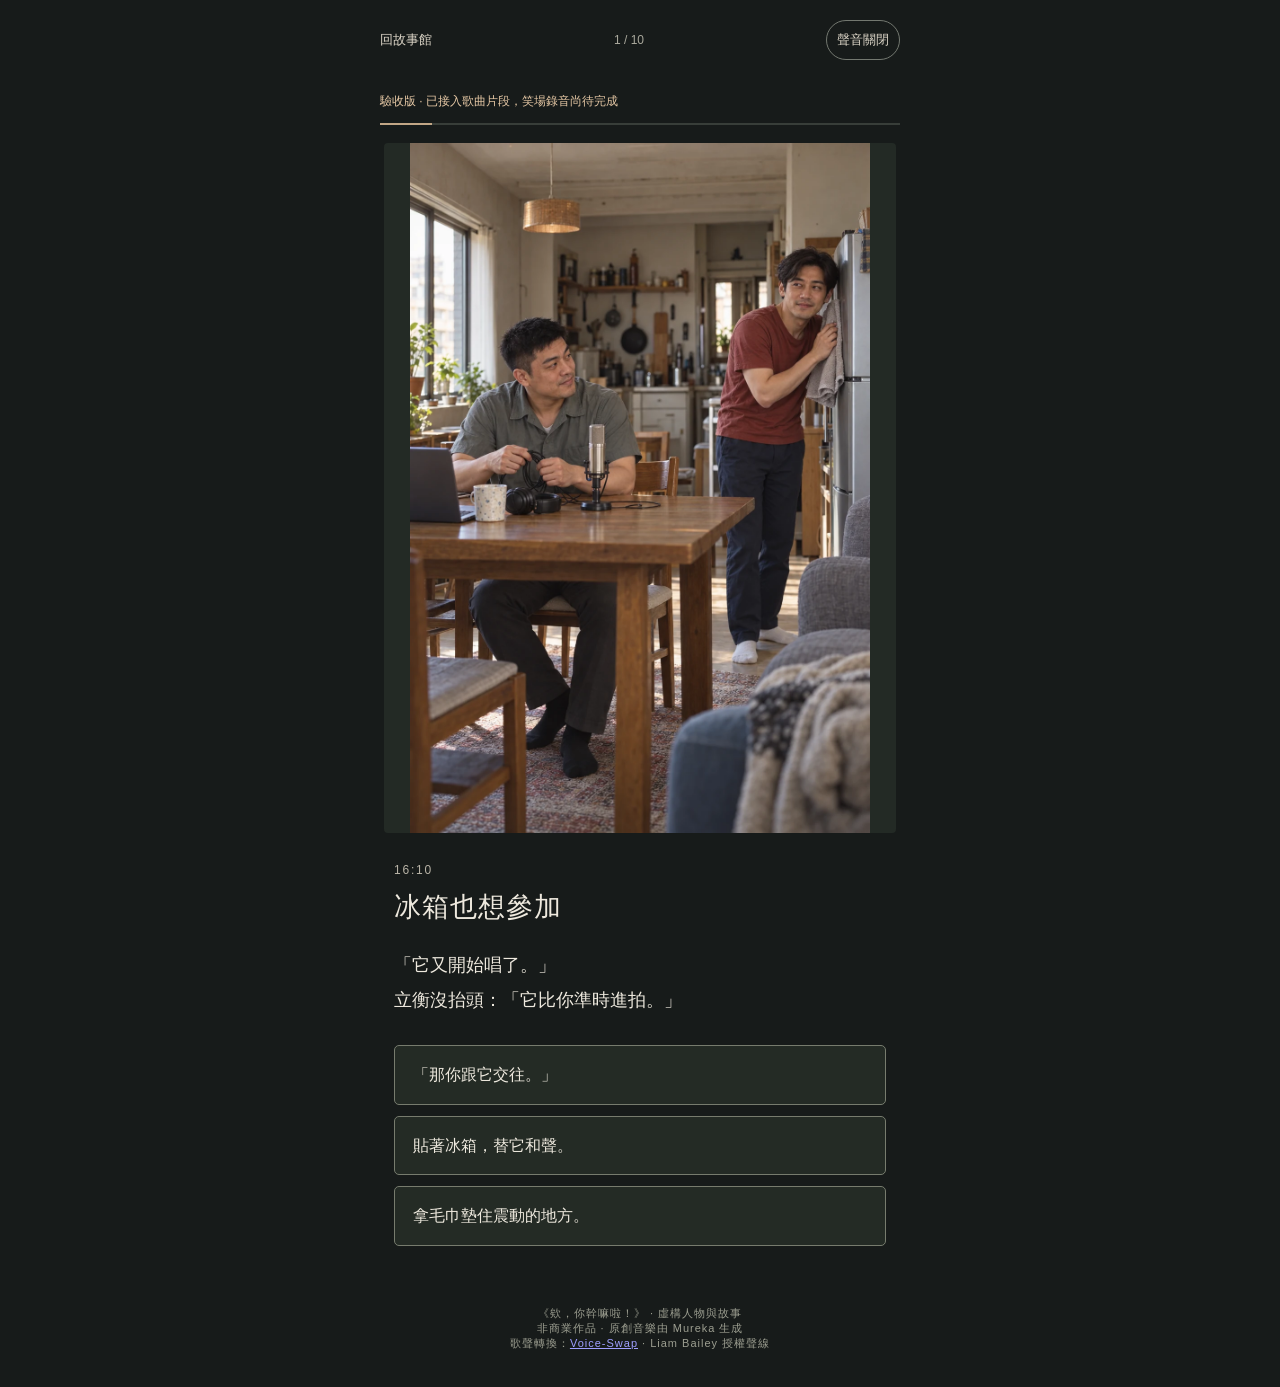
==== rerecord/index.html @ a5ac9145 "Publish isolated story acceptance build with real photographs and fixed-melody singing excerpts" ====
<!doctype html>
<html lang="zh-Hant">
<head>
  <meta charset="utf-8">
  <meta name="viewport" content="width=device-width,initial-scale=1,viewport-fit=cover">
  <meta name="theme-color" content="#171b1a">
  <meta name="description" content="你和同居四年的男友，想替一首始終唱不完的歌，錄下一個完整版本。">
  <title>再錄一次｜欸，你幹嘛啦！</title>
  <meta name="robots" content="noindex,nofollow">
  <link rel="stylesheet" href="style.css">
</head>
<body>
  <main>
    <nav><a href="https://love-stories-yang.onrender.com/">回故事館</a><span id="count">再錄一次</span><button id="sound" aria-pressed="false">聲音關閉</button></nav>
    <p id="preview" class="production">驗收版 · 已接入歌曲片段，笑場錄音尚待完成</p>
    <progress id="progress" max="10" value="0" aria-label="故事進度"></progress>
    <div class="frame"><img id="image" alt="" width="1024" height="1536"><p id="image-error" hidden>這張場景圖片未能載入。<button id="reload-image">重新載入</button></p></div>
    <article>
      <p id="time" class="eyebrow"></p>
      <h1 id="title" tabindex="-1"></h1>
      <p id="text" class="prose"></p>
      <p id="detail" class="detail" hidden></p>
      <section id="audio-area" aria-label="場景聲音"></section>
      <section id="choices" class="choices" aria-label="你的選擇"></section>
      <section id="extra"></section>
    </article>
    <footer>《欸，你幹嘛啦！》 · 虛構人物與故事<br>非商業作品 · 原創音樂由 Mureka 生成<br>歌聲轉換：<a href="https://www.voice-swap.ai/" target="_blank" rel="noopener noreferrer">Voice-Swap</a> · Liam Bailey 授權聲線</footer>
  </main>
  <script type="module" src="app.mjs"></script>
</body>
</html>
---- rerecord/style.css ----
:root{font-family:-apple-system,BlinkMacSystemFont,'Noto Sans TC',sans-serif;background:#171b1a;color:#eee9de;color-scheme:dark;font-synthesis:none}*{box-sizing:border-box}body{margin:0}main{max-width:560px;margin:auto;padding:env(safe-area-inset-top) 0 calc(24px + env(safe-area-inset-bottom))}nav{display:flex;gap:12px;align-items:center;justify-content:space-between;padding:20px}nav a,nav button{color:#ddd6c8;font-size:13px;text-decoration:none}nav button{background:transparent;border:1px solid #737870;border-radius:30px;padding:10px}nav span{font-size:12px;color:#aaa99d}button,a,textarea,select{-webkit-tap-highlight-color:transparent}button{font:inherit;cursor:pointer}button:disabled{cursor:wait;opacity:.55}button:focus-visible,a:focus-visible,select:focus-visible{outline:2px solid #efcba0;outline-offset:4px}progress{display:block;width:calc(100% - 40px);height:2px;margin:0 20px 18px;border:0;accent-color:#c2a786}progress::-webkit-progress-bar{background:#383e39}progress::-webkit-progress-value{background:#c2a786}.frame{position:relative;background:#232a25;overflow:hidden;margin:0 12px;border-radius:4px}.frame img{display:block;width:100%;height:auto;aspect-ratio:2/3;object-fit:contain}.frame p{position:absolute;inset:auto 14px 14px;padding:18px;background:#171b1aee;color:#f4d6c1;font-size:14px;line-height:1.8}.frame button{display:block;margin-top:12px;min-height:44px}.production{font-size:12px;line-height:1.6;color:#e6c8a5;padding:0 20px}.eyebrow{font-size:12px;letter-spacing:1.8px;color:#b9b4a7;margin:0 0 12px}article{padding:27px 24px 8px}h1{font-size:27px;font-weight:500;letter-spacing:1px;line-height:1.4;margin:0 0 21px;outline:none}.prose{font-size:18px;line-height:1.95;white-space:pre-line;margin:0 0 27px}.detail{white-space:pre-line;color:#c0bdb0;font-size:13px;line-height:1.85;border-left:1px solid #817c6f;padding:2px 0 2px 14px;margin:0 0 24px}.choices{display:grid;gap:11px}.choice,.primary,.secondary{display:block;min-height:54px;width:100%;padding:16px 18px;text-align:left;line-height:1.6;border-radius:5px;border:1px solid #777c6e;background:#242b25;color:#eee9de;font-size:16px}.choice:active,.secondary:active{background:#364035}.primary{background:#dfd2bb;color:#25291f;border-color:#dfd2bb;margin-top:16px}.secondary{background:transparent;margin-top:12px}.audio-control{display:flex;align-items:center;justify-content:space-between;gap:12px;min-height:48px;width:100%;border:1px solid #555f51;background:#202720;color:#e3d7c2;border-radius:4px;padding:12px 14px;margin-bottom:10px;font-size:14px}.audio-note{font-size:12px;line-height:1.8;color:#bfb5a5;margin:8px 0 20px}textarea{font:inherit;font-size:16px;line-height:1.7;color:#eee9de;background:#222923;border:1px solid #737769;border-radius:5px;width:100%;min-height:160px;padding:16px;scroll-margin-bottom:30vh}label{display:block;margin:0 0 12px;line-height:1.6;font-size:14px;color:#c7c1b4}select{font:inherit;font-size:16px;padding:10px;color:#eee9de;background:#222923;border:1px solid #737769;border-radius:4px;margin-left:8px;min-height:44px}.author{padding:20px 0;margin:10px 0 25px;border-top:1px solid #51584c;border-bottom:1px solid #51584c;font-size:16px;line-height:1.9}.author small{display:block;font-size:12px;letter-spacing:1px;color:#bab2a0;margin-bottom:12px}.reply{white-space:pre-wrap;line-height:1.9;font-size:16px;padding:18px 0}.reply:empty{display:none}footer{text-align:center;color:#9c9e90;font-size:11px;letter-spacing:1px;margin:30px 0 12px}@media(min-width:560px){.frame{margin:0 24px}.frame img{max-height:690px}article{padding:30px 34px}}@media(prefers-reduced-motion:no-preference){.choice{transition:background .15s}}[hidden]{display:none!important}
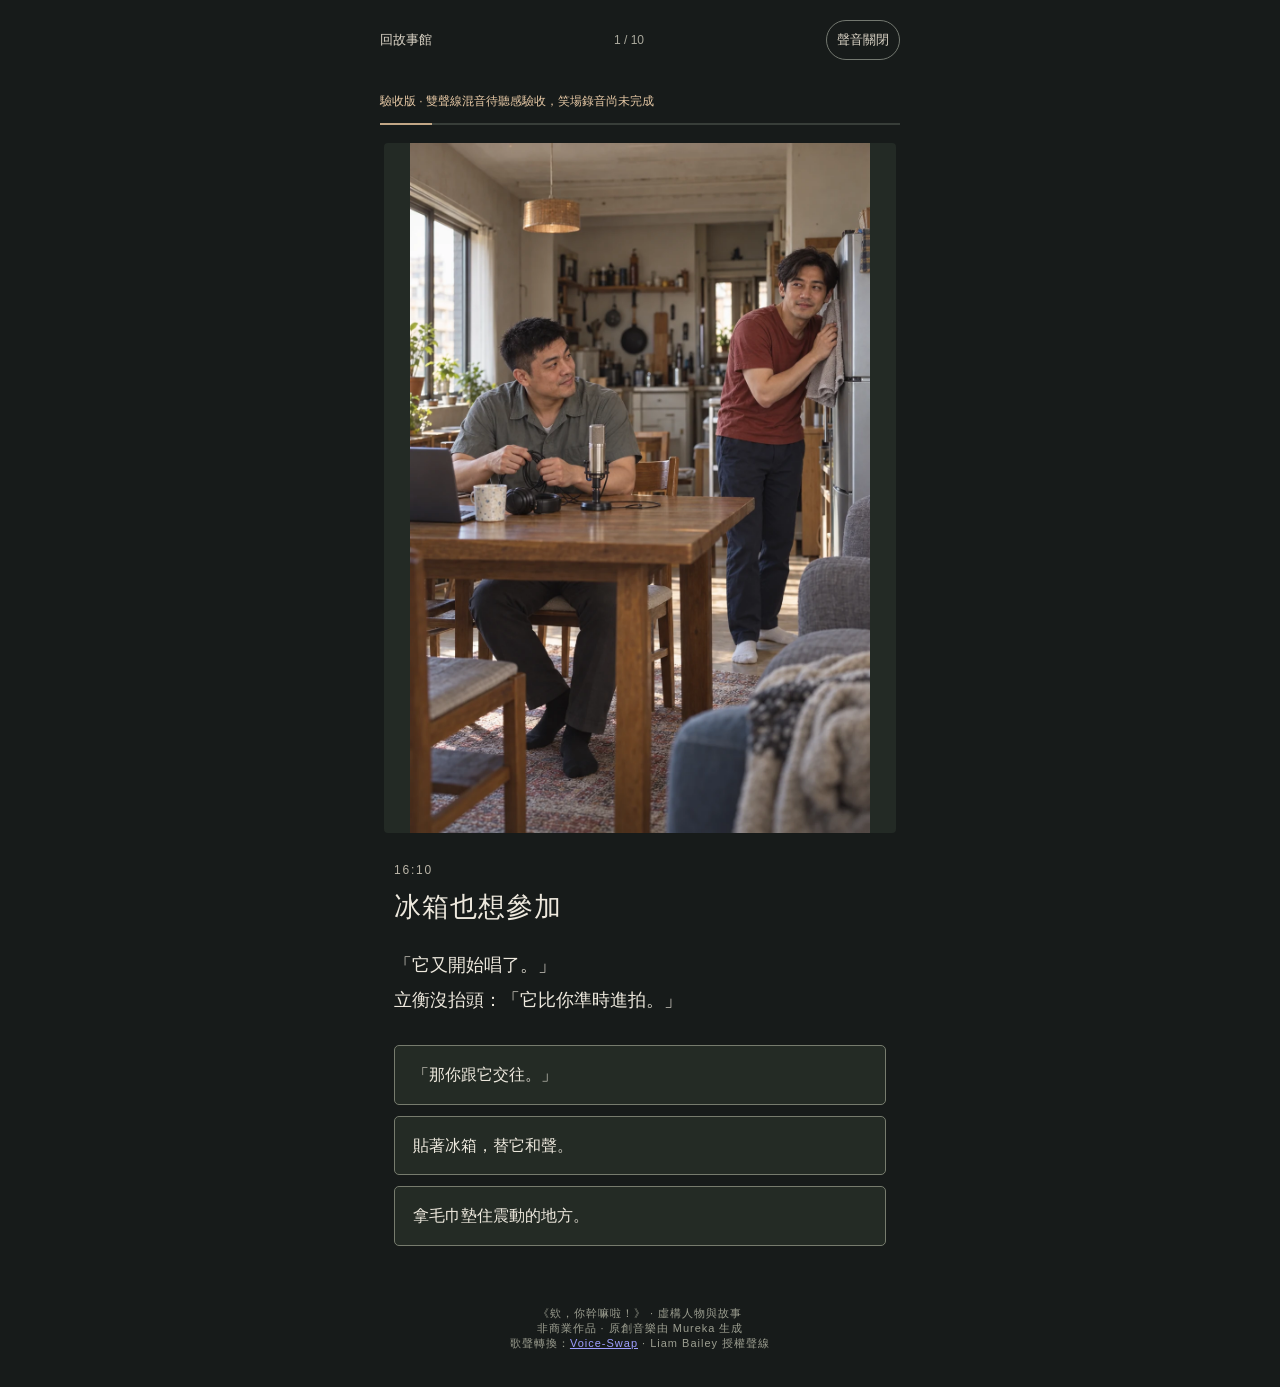
==== commit 73b14a5c: "Repair Test branch audio outcomes, pause/resume and safe progress restoration; add unapproved duet m" ====
--- a/rerecord/index.html
+++ b/rerecord/index.html
@@ -12,7 +12,7 @@
 <body>
   <main>
     <nav><a href="https://love-stories-yang.onrender.com/">回故事館</a><span id="count">再錄一次</span><button id="sound" aria-pressed="false">聲音關閉</button></nav>
-    <p id="preview" class="production">驗收版 · 已接入歌曲片段，笑場錄音尚待完成</p>
+    <p id="preview" class="production">驗收版 · 雙聲線混音待聽感驗收，笑場錄音尚未完成</p>
     <progress id="progress" max="10" value="0" aria-label="故事進度"></progress>
     <div class="frame"><img id="image" alt="" width="1024" height="1536"><p id="image-error" hidden>這張場景圖片未能載入。<button id="reload-image">重新載入</button></p></div>
     <article>
